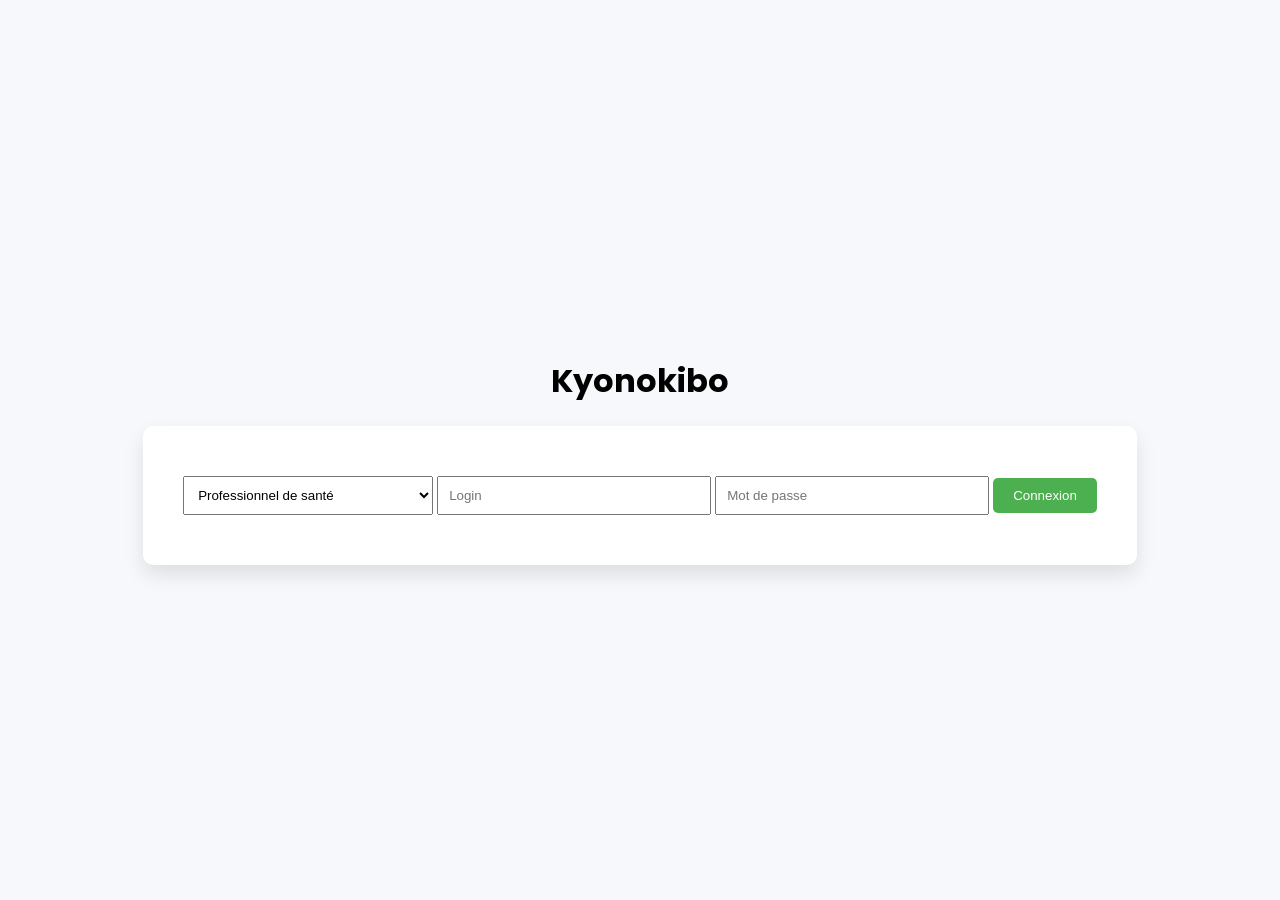
==== index.html @ d8fa6f0f "feat: add patient dashboard with statistics, appointments, and checklist features - Implemented dash" ====
<!DOCTYPE html>
<html lang="fr">
<head>

<meta charset="UTF-8">
<title>Kyonokibo</title>

<link rel="stylesheet" href="style.css">

<link href="https://fonts.googleapis.com/css2?family=Poppins:wght@300;500&display=swap" rel="stylesheet">

<link rel="stylesheet"
href="https://cdnjs.cloudflare.com/ajax/libs/font-awesome/6.5.0/css/all.min.css">

</head>

<body>

<div class="login-page">

<h1>Kyonokibo</h1>

<div class="login-box">

<select>
<option>Professionnel de santé</option>
<option>Aidant</option>
<option>Patient</option>
</select>

<input type="text" placeholder="Login">

<input type="password" placeholder="Mot de passe">

<button onclick="login()">Connexion</button>

</div>

</div>

<script src="script.js"></script>

</body>
</html>
---- style.css ----
body{

font-family:Poppins;
background:#f6f8fb;
margin:0;

}

header{

background:white;
padding:20px;
box-shadow:0 2px 10px rgba(0,0,0,0.1);

}

.login-page{

display:flex;
flex-direction:column;
align-items:center;
justify-content:center;
height:100vh;

}

.login-box{

background:white;
padding:40px;
border-radius:10px;
box-shadow:0 10px 20px rgba(0,0,0,0.1);

}

input,select{

width:250px;
padding:10px;
margin:10px 0;

}

button{

background:#4CAF50;
color:white;
padding:10px 20px;
border:none;
border-radius:5px;

}

.dashboard{

display:grid;
grid-template-columns:repeat(auto-fit,minmax(250px,1fr));
gap:20px;
padding:30px;

}

.card{

background:white;
padding:20px;
border-radius:10px;
box-shadow:0 5px 15px rgba(0,0,0,0.1);
cursor:pointer;

}

.icon{

font-size:30px;
color:#4CAF50;

}

.patient{

display:flex;
align-items:center;
gap:10px;
margin-top:10px;

}

.patient img{

border-radius:50%;

}

.quiz-grid{

display:flex;
justify-content:center;
gap:40px;
margin-top:100px;

}

.quiz-card{

width:220px;
height:160px;
background:white;
display:flex;
align-items:center;
justify-content:center;
border-radius:12px;
box-shadow:0 10px 20px rgba(0,0,0,0.1);
font-size:18px;
cursor:pointer;

}

#calendar{

max-width:900px;
margin:40px auto;

}

.mobile-nav{

position:fixed;
bottom:0;
width:100%;
background:white;
display:flex;
justify-content:space-around;
padding:15px;
box-shadow:0 -2px 10px rgba(0,0,0,0.1);

}
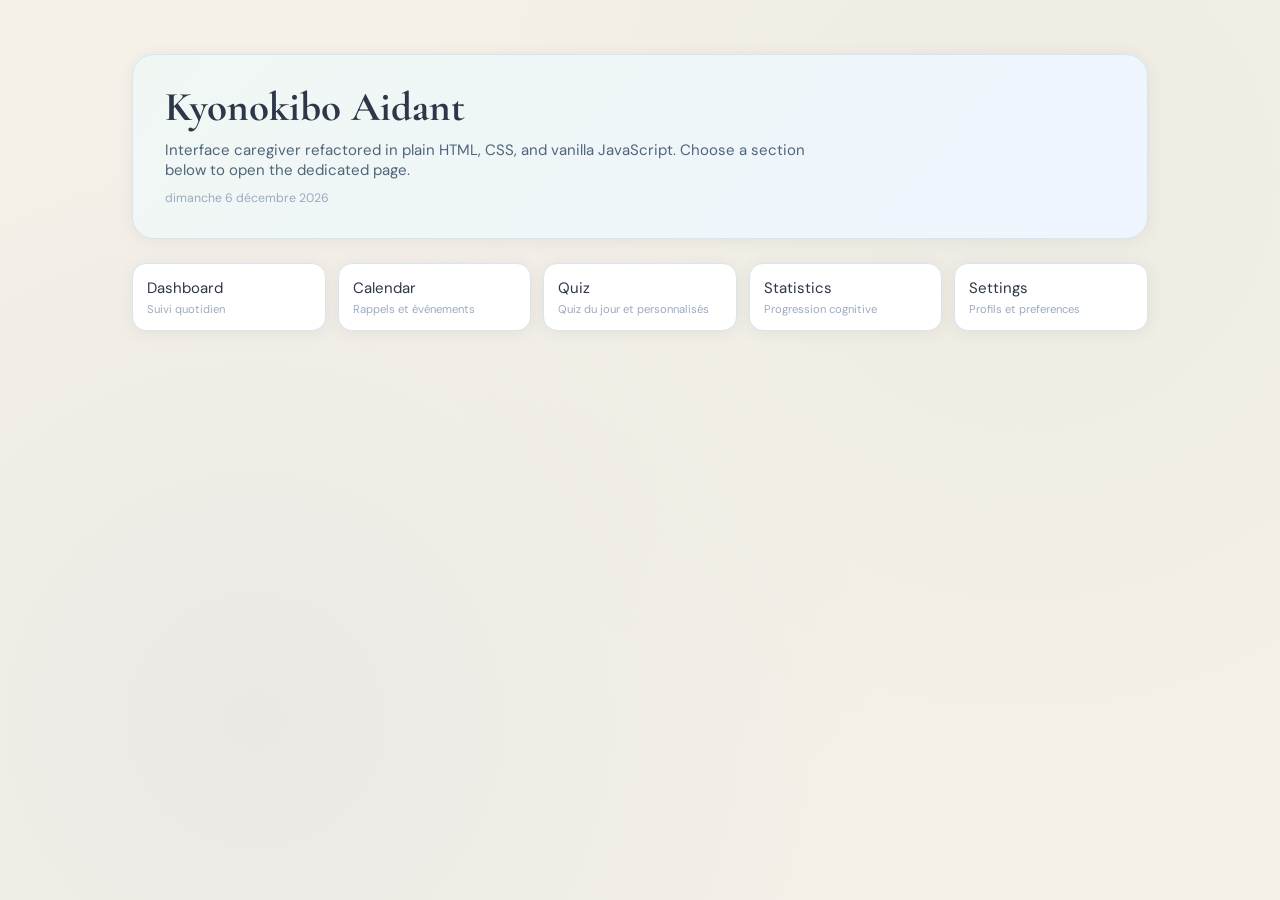
==== commit da2f5728: "green-themed-version" ====
--- a/index.html
+++ b/index.html
@@ -1,44 +1,46 @@
-<!DOCTYPE html>
-<html lang="fr">
-<head>
+<!doctype html>
+<html lang="en">
+  <head>
+    <meta charset="UTF-8">
+    <meta name="viewport" content="width=device-width, initial-scale=1.0">
+    <title>Kyonokibo Aidant - Home</title>
+    <link rel="stylesheet" href="./style.css">
+  </head>
+  <body>
+    <main class="landing">
+      <section class="landing-hero">
+        <h1 class="landing-title">Kyonokibo Aidant</h1>
+        <p class="landing-copy">
+          Interface caregiver refactored in plain HTML, CSS, and vanilla JavaScript.
+          Choose a section below to open the dedicated page.
+        </p>
+        <p class="landing-copy" style="font-size:0.82rem;color:var(--text-muted);margin-top:10px" data-today-label></p>
+      </section>
 
-<meta charset="UTF-8">
-<title>Kyonokibo</title>
+      <section class="quick-links">
+        <a class="quick-link" href="./dashboard/dashboard.html">
+          Dashboard
+          <small>Suivi quotidien</small>
+        </a>
+        <a class="quick-link" href="./calendar/calendar.html">
+          Calendar
+          <small>Rappels et événements</small>
+        </a>
+        <a class="quick-link" href="./quiz/quiz.html">
+          Quiz
+          <small>Quiz du jour et personnalisés</small>
+        </a>
+        <a class="quick-link" href="./stats/stats.html">
+          Statistics
+          <small>Progression cognitive</small>
+        </a>
+        <a class="quick-link" href="./settings/settings.html">
+          Settings
+          <small>Profils et preferences</small>
+        </a>
+      </section>
+    </main>
 
-<link rel="stylesheet" href="style.css">
-
-<link href="https://fonts.googleapis.com/css2?family=Poppins:wght@300;500&display=swap" rel="stylesheet">
-
-<link rel="stylesheet"
-href="https://cdnjs.cloudflare.com/ajax/libs/font-awesome/6.5.0/css/all.min.css">
-
-</head>
-
-<body>
-
-<div class="login-page">
-
-<h1>Kyonokibo</h1>
-
-<div class="login-box">
-
-<select>
-<option>Professionnel de santé</option>
-<option>Aidant</option>
-<option>Patient</option>
-</select>
-
-<input type="text" placeholder="Login">
-
-<input type="password" placeholder="Mot de passe">
-
-<button onclick="login()">Connexion</button>
-
-</div>
-
-</div>
-
-<script src="script.js"></script>
-
-</body>
-</html>+    <script src="./script.js"></script>
+  </body>
+</html>
--- a/style.css
+++ b/style.css
@@ -1,137 +1,661 @@
-body{
-
-font-family:Poppins;
-background:#f6f8fb;
-margin:0;
-
-}
-
-header{
-
-background:white;
-padding:20px;
-box-shadow:0 2px 10px rgba(0,0,0,0.1);
-
-}
-
-.login-page{
-
-display:flex;
-flex-direction:column;
-align-items:center;
-justify-content:center;
-height:100vh;
-
-}
-
-.login-box{
-
-background:white;
-padding:40px;
-border-radius:10px;
-box-shadow:0 10px 20px rgba(0,0,0,0.1);
-
-}
-
-input,select{
-
-width:250px;
-padding:10px;
-margin:10px 0;
-
-}
-
-button{
-
-background:#4CAF50;
-color:white;
-padding:10px 20px;
-border:none;
-border-radius:5px;
-
-}
-
-.dashboard{
-
-display:grid;
-grid-template-columns:repeat(auto-fit,minmax(250px,1fr));
-gap:20px;
-padding:30px;
-
-}
-
-.card{
-
-background:white;
-padding:20px;
-border-radius:10px;
-box-shadow:0 5px 15px rgba(0,0,0,0.1);
-cursor:pointer;
-
-}
-
-.icon{
-
-font-size:30px;
-color:#4CAF50;
-
-}
-
-.patient{
-
-display:flex;
-align-items:center;
-gap:10px;
-margin-top:10px;
-
-}
-
-.patient img{
-
-border-radius:50%;
-
-}
-
-.quiz-grid{
-
-display:flex;
-justify-content:center;
-gap:40px;
-margin-top:100px;
-
-}
-
-.quiz-card{
-
-width:220px;
-height:160px;
-background:white;
-display:flex;
-align-items:center;
-justify-content:center;
-border-radius:12px;
-box-shadow:0 10px 20px rgba(0,0,0,0.1);
-font-size:18px;
-cursor:pointer;
-
-}
-
-#calendar{
-
-max-width:900px;
-margin:40px auto;
-
-}
-
-.mobile-nav{
-
-position:fixed;
-bottom:0;
-width:100%;
-background:white;
-display:flex;
-justify-content:space-around;
-padding:15px;
-box-shadow:0 -2px 10px rgba(0,0,0,0.1);
-
-}+@import url("https://fonts.googleapis.com/css2?family=Cormorant+Garamond:wght@500;600;700&family=DM+Sans:wght@400;500;600;700&display=swap");
+
+:root {
+  --primary: #7ba7bc;
+  --primary-dark: #5d8fae;
+  --primary-light: #eef5ff;
+  --secondary: #9dbfa3;
+  --secondary-dark: #6a9e74;
+  --secondary-light: #f0f7f3;
+  --accent: #e07840;
+  --accent-light: #fdf3ec;
+  --accent-alt: #c4a882;
+  --accent-alt-light: #faf6ef;
+  --bg: #f5f0e8;
+  --surface: #ffffff;
+  --card: #fbfdff;
+  --border: #d8e5ee;
+  --text-primary: #2d3748;
+  --text-secondary: #8ea0ae;
+  --text-muted: #9aabbf;
+  --error: #e07070;
+  --error-bg: #fff0f0;
+  --radius-sm: 10px;
+  --radius: 16px;
+  --radius-lg: 24px;
+  --shadow: 0 2px 16px rgba(80, 80, 100, 0.08);
+  --shadow-md: 0 4px 24px rgba(80, 80, 100, 0.11);
+  --shadow-lg: 0 8px 40px rgba(80, 80, 100, 0.15);
+}
+
+*,
+*::before,
+*::after {
+  box-sizing: border-box;
+}
+
+html {
+  font-size: 15px;
+}
+
+body {
+  margin: 0;
+  min-height: 100vh;
+  font-family: "DM Sans", sans-serif;
+  color: var(--text-primary);
+  background: var(--bg);
+  background-image:
+    radial-gradient(circle at 20% 80%, rgba(123, 167, 188, 0.09) 0%, transparent 50%),
+    radial-gradient(circle at 80% 20%, rgba(157, 191, 163, 0.09) 0%, transparent 50%);
+}
+
+a {
+  color: inherit;
+  text-decoration: none;
+}
+
+.hidden {
+  display: none !important;
+}
+
+.app-shell {
+  display: flex;
+  min-height: 100vh;
+}
+
+.sidebar {
+  width: 220px;
+  flex-shrink: 0;
+  background: var(--surface);
+  border-right: 1px solid #e9f0f6;
+  display: flex;
+  flex-direction: column;
+  padding: 24px 12px;
+  position: sticky;
+  top: 0;
+  height: 100vh;
+}
+
+.brand-wrap {
+  padding: 0 8px 24px;
+  border-bottom: 1px solid #e9f0f6;
+  margin-bottom: 16px;
+}
+
+.brand-name {
+  font-family: "Cormorant Garamond", serif;
+  font-size: 1.35rem;
+  font-weight: 700;
+  letter-spacing: -0.01em;
+}
+
+.brand-name span {
+  color: var(--secondary);
+}
+
+.brand-sub {
+  margin-top: 2px;
+  font-size: 0.72rem;
+  color: var(--text-muted);
+  font-weight: 600;
+  text-transform: uppercase;
+  letter-spacing: 0.06em;
+}
+
+.person-pill {
+  display: flex;
+  align-items: center;
+  gap: 10px;
+  background: var(--secondary-light);
+  border-radius: var(--radius-sm);
+  padding: 10px 12px;
+  margin-bottom: 20px;
+}
+
+.avatar {
+  width: 36px;
+  height: 36px;
+  border-radius: 50%;
+  display: inline-flex;
+  align-items: center;
+  justify-content: center;
+  font-family: "Cormorant Garamond", serif;
+  font-size: 0.95rem;
+  font-weight: 700;
+  border: 2px solid #ffffff;
+  box-shadow: var(--shadow);
+}
+
+.avatar.small {
+  width: 34px;
+  height: 34px;
+  font-size: 0.9rem;
+}
+
+.avatar.large {
+  width: 64px;
+  height: 64px;
+  font-size: 1.4rem;
+}
+
+.sidebar-nav {
+  display: flex;
+  flex-direction: column;
+  gap: 2px;
+  flex: 1;
+}
+
+.sidebar-link {
+  display: flex;
+  align-items: center;
+  gap: 10px;
+  border: 0;
+  border-radius: var(--radius-sm);
+  background: transparent;
+  color: var(--text-secondary);
+  font-size: 0.88rem;
+  font-weight: 500;
+  text-align: left;
+  padding: 10px 14px;
+  transition: all 0.2s ease;
+}
+
+.sidebar-link:hover {
+  background: var(--secondary-light);
+  color: var(--secondary-dark);
+}
+
+.sidebar-link.active {
+  background: var(--secondary-light);
+  color: var(--secondary-dark);
+  font-weight: 700;
+}
+
+.caregiver-box {
+  border-top: 1px solid #e9f0f6;
+  padding-top: 16px;
+  display: flex;
+  align-items: center;
+  gap: 10px;
+}
+
+.person-name {
+  font-size: 0.79rem;
+  font-weight: 700;
+}
+
+.person-role {
+  font-size: 0.71rem;
+  color: var(--text-muted);
+}
+
+.main-content {
+  flex: 1;
+  padding: 32px 36px;
+  max-width: calc(100vw - 220px);
+}
+
+.page-header {
+  margin-bottom: 26px;
+  display: flex;
+  align-items: center;
+  justify-content: space-between;
+  gap: 12px;
+}
+
+.page-title {
+  margin: 0;
+  font-family: "Cormorant Garamond", serif;
+  font-size: 1.9rem;
+  font-weight: 600;
+  letter-spacing: -0.02em;
+  line-height: 1.1;
+}
+
+.page-subtitle {
+  margin: 4px 0 0;
+  font-size: 0.85rem;
+  color: var(--text-muted);
+}
+
+.card {
+  background: var(--surface);
+  border-radius: var(--radius);
+  box-shadow: var(--shadow);
+}
+
+.section-title {
+  margin: 0 0 14px;
+  font-family: "Cormorant Garamond", serif;
+  font-size: 1.2rem;
+  font-weight: 600;
+}
+
+.section-title.small {
+  font-size: 1.05rem;
+}
+
+.soft-note {
+  margin: 10px 0 0;
+  padding: 10px 12px;
+  border-radius: var(--radius-sm);
+  background: #f7fafc;
+  color: var(--text-secondary);
+  font-size: 0.82rem;
+}
+
+.kpi-grid {
+  display: grid;
+  grid-template-columns: repeat(4, minmax(0, 1fr));
+  gap: 16px;
+  margin-bottom: 24px;
+}
+
+.kpi-card {
+  padding: 18px 20px;
+  display: flex;
+  flex-direction: column;
+  gap: 10px;
+  transition: transform 0.2s ease, box-shadow 0.2s ease;
+}
+
+.kpi-card:hover {
+  transform: translateY(-2px);
+  box-shadow: var(--shadow-md);
+}
+
+.kpi-label {
+  font-size: 0.74rem;
+  color: var(--text-muted);
+  text-transform: uppercase;
+  font-weight: 700;
+  letter-spacing: 0.05em;
+}
+
+.kpi-value {
+  font-family: "Cormorant Garamond", serif;
+  font-size: 1.65rem;
+  font-weight: 700;
+  line-height: 1;
+}
+
+.kpi-sub {
+  font-size: 0.76rem;
+  color: var(--text-muted);
+}
+
+.icon-badge {
+  width: 34px;
+  height: 34px;
+  border-radius: 10px;
+  display: inline-flex;
+  align-items: center;
+  justify-content: center;
+  font-size: 0.95rem;
+}
+
+.btn {
+  border: 0;
+  border-radius: var(--radius-sm);
+  padding: 9px 18px;
+  font-size: 0.86rem;
+  font-family: "DM Sans", sans-serif;
+  font-weight: 600;
+  cursor: pointer;
+  transition: all 0.2s ease;
+}
+
+.btn-primary {
+  background: var(--secondary);
+  color: #ffffff;
+}
+
+.btn-primary:hover {
+  background: var(--secondary-dark);
+  transform: translateY(-1px);
+}
+
+.btn-secondary {
+  background: var(--primary-light);
+  color: #4e6579;
+}
+
+.btn-secondary:hover {
+  background: #dcecff;
+}
+
+.btn-ghost {
+  background: transparent;
+  border: 1px solid var(--border);
+  color: var(--text-secondary);
+}
+
+.btn-ghost:hover {
+  background: #f8fbff;
+}
+
+.btn-danger {
+  background: var(--error-bg);
+  color: var(--error);
+  border: 1px solid #f5c0c0;
+}
+
+.badge {
+  display: inline-flex;
+  align-items: center;
+  border-radius: 999px;
+  padding: 4px 10px;
+  font-size: 0.74rem;
+  font-weight: 700;
+}
+
+.badge-green {
+  background: var(--secondary-light);
+  color: var(--secondary-dark);
+}
+
+.badge-accent {
+  background: var(--accent-light);
+  color: var(--accent);
+}
+
+.badge-gray {
+  background: var(--primary-light);
+  color: #4e6579;
+}
+
+.label {
+  display: block;
+  margin-bottom: 5px;
+  font-size: 0.78rem;
+  font-weight: 700;
+  color: var(--text-secondary);
+  text-transform: uppercase;
+  letter-spacing: 0.04em;
+}
+
+.input-field {
+  width: 100%;
+  border: 1.5px solid var(--border);
+  border-radius: var(--radius-sm);
+  padding: 9px 12px;
+  font-size: 0.86rem;
+  font-family: "DM Sans", sans-serif;
+  outline: 0;
+  transition: border-color 0.2s ease, box-shadow 0.2s ease;
+  background: #ffffff;
+}
+
+.input-field:focus {
+  border-color: var(--secondary);
+  box-shadow: 0 0 0 3px rgba(157, 191, 163, 0.17);
+}
+
+textarea.input-field {
+  min-height: 86px;
+  resize: vertical;
+}
+
+.toggle-wrap {
+  position: relative;
+  display: inline-block;
+  width: 44px;
+  height: 24px;
+}
+
+.toggle-wrap input {
+  opacity: 0;
+  width: 0;
+  height: 0;
+}
+
+.toggle-slider {
+  position: absolute;
+  inset: 0;
+  border-radius: 24px;
+  background: #d8e5ee;
+  cursor: pointer;
+  transition: 0.25s ease;
+}
+
+.toggle-slider::before {
+  content: "";
+  position: absolute;
+  left: 3px;
+  bottom: 3px;
+  width: 18px;
+  height: 18px;
+  background: #ffffff;
+  border-radius: 50%;
+  transition: 0.25s ease;
+  box-shadow: 0 1px 4px rgba(0, 0, 0, 0.15);
+}
+
+.toggle-wrap input:checked + .toggle-slider {
+  background: var(--secondary);
+}
+
+.toggle-wrap input:checked + .toggle-slider::before {
+  transform: translateX(20px);
+}
+
+.tab-switch {
+  display: inline-flex;
+  gap: 2px;
+  padding: 4px;
+  border-radius: 12px;
+  background: #eaf2f7;
+}
+
+.tab-btn {
+  border: 0;
+  border-radius: 8px;
+  background: transparent;
+  color: var(--text-secondary);
+  font-size: 0.84rem;
+  font-weight: 600;
+  padding: 8px 16px;
+  cursor: pointer;
+  transition: all 0.2s ease;
+}
+
+.tab-btn.active {
+  background: #ffffff;
+  color: var(--secondary-dark);
+  box-shadow: var(--shadow);
+}
+
+.progress-ring {
+  transform: rotate(-90deg);
+}
+
+.chart-bars {
+  display: flex;
+  align-items: flex-end;
+  gap: 6px;
+  padding: 0 4px;
+}
+
+.chart-col {
+  flex: 1;
+  display: flex;
+  flex-direction: column;
+  align-items: center;
+  gap: 2px;
+}
+
+.chart-duo {
+  width: 100%;
+  display: flex;
+  align-items: flex-end;
+  gap: 2px;
+}
+
+.bar {
+  flex: 1;
+  min-height: 4px;
+  border-radius: 3px 3px 0 0;
+  background: var(--secondary);
+}
+
+.bar.low {
+  opacity: 0.68;
+}
+
+.chart-label {
+  font-size: 0.7rem;
+  color: var(--text-muted);
+  font-weight: 600;
+}
+
+.grid-two {
+  display: grid;
+  grid-template-columns: 1fr 1fr;
+  gap: 20px;
+}
+
+.modal-overlay {
+  position: fixed;
+  inset: 0;
+  background: rgba(0, 0, 0, 0.35);
+  backdrop-filter: blur(3px);
+  display: flex;
+  align-items: center;
+  justify-content: center;
+  z-index: 99;
+}
+
+.modal-box {
+  width: min(720px, calc(100vw - 34px));
+  max-height: calc(100vh - 30px);
+  overflow: auto;
+  background: #ffffff;
+  border-radius: var(--radius-lg);
+  box-shadow: var(--shadow-lg);
+  padding: 26px 30px;
+}
+
+.pill-group {
+  display: flex;
+  flex-wrap: wrap;
+  gap: 8px;
+}
+
+.pill {
+  border: 1.5px solid var(--border);
+  background: #ffffff;
+  color: var(--text-secondary);
+  border-radius: 8px;
+  padding: 7px 13px;
+  font-size: 0.82rem;
+  cursor: pointer;
+}
+
+.pill.active {
+  border-color: var(--secondary);
+  color: var(--secondary-dark);
+  background: var(--secondary-light);
+  font-weight: 700;
+}
+
+.landing {
+  max-width: 1060px;
+  margin: 0 auto;
+  padding: 54px 22px 30px;
+}
+
+.landing-hero {
+  padding: 32px;
+  border-radius: 22px;
+  background: linear-gradient(130deg, #f0f7f3 0%, #eef5ff 100%);
+  border: 1px solid var(--border);
+  box-shadow: var(--shadow);
+}
+
+.landing-title {
+  margin: 0;
+  font-family: "Cormorant Garamond", serif;
+  font-size: clamp(2rem, 3.2vw, 3rem);
+  line-height: 1;
+}
+
+.landing-copy {
+  margin: 12px 0 0;
+  max-width: 640px;
+  color: #4e6579;
+}
+
+.quick-links {
+  margin-top: 24px;
+  display: grid;
+  grid-template-columns: repeat(5, minmax(0, 1fr));
+  gap: 12px;
+}
+
+.quick-link {
+  display: block;
+  padding: 14px;
+  border-radius: 14px;
+  background: #ffffff;
+  border: 1px solid var(--border);
+  box-shadow: var(--shadow);
+  transition: transform 0.2s ease;
+}
+
+.quick-link:hover {
+  transform: translateY(-2px);
+}
+
+.quick-link small {
+  display: block;
+  margin-top: 4px;
+  color: var(--text-muted);
+  font-size: 0.75rem;
+}
+
+@media (max-width: 1100px) {
+  .app-shell {
+    flex-direction: column;
+  }
+
+  .sidebar {
+    width: 100%;
+    height: auto;
+    position: static;
+    border-right: 0;
+    border-bottom: 1px solid #e9f0f6;
+  }
+
+  .main-content {
+    max-width: 100%;
+    padding: 24px;
+  }
+
+  .kpi-grid {
+    grid-template-columns: repeat(2, minmax(0, 1fr));
+  }
+
+  .quick-links {
+    grid-template-columns: repeat(2, minmax(0, 1fr));
+  }
+}
+
+@media (max-width: 720px) {
+  .main-content {
+    padding: 20px 14px;
+  }
+
+  .page-header {
+    align-items: flex-start;
+    flex-direction: column;
+  }
+
+  .kpi-grid,
+  .grid-two {
+    grid-template-columns: 1fr;
+  }
+
+  .quick-links {
+    grid-template-columns: 1fr;
+  }
+}
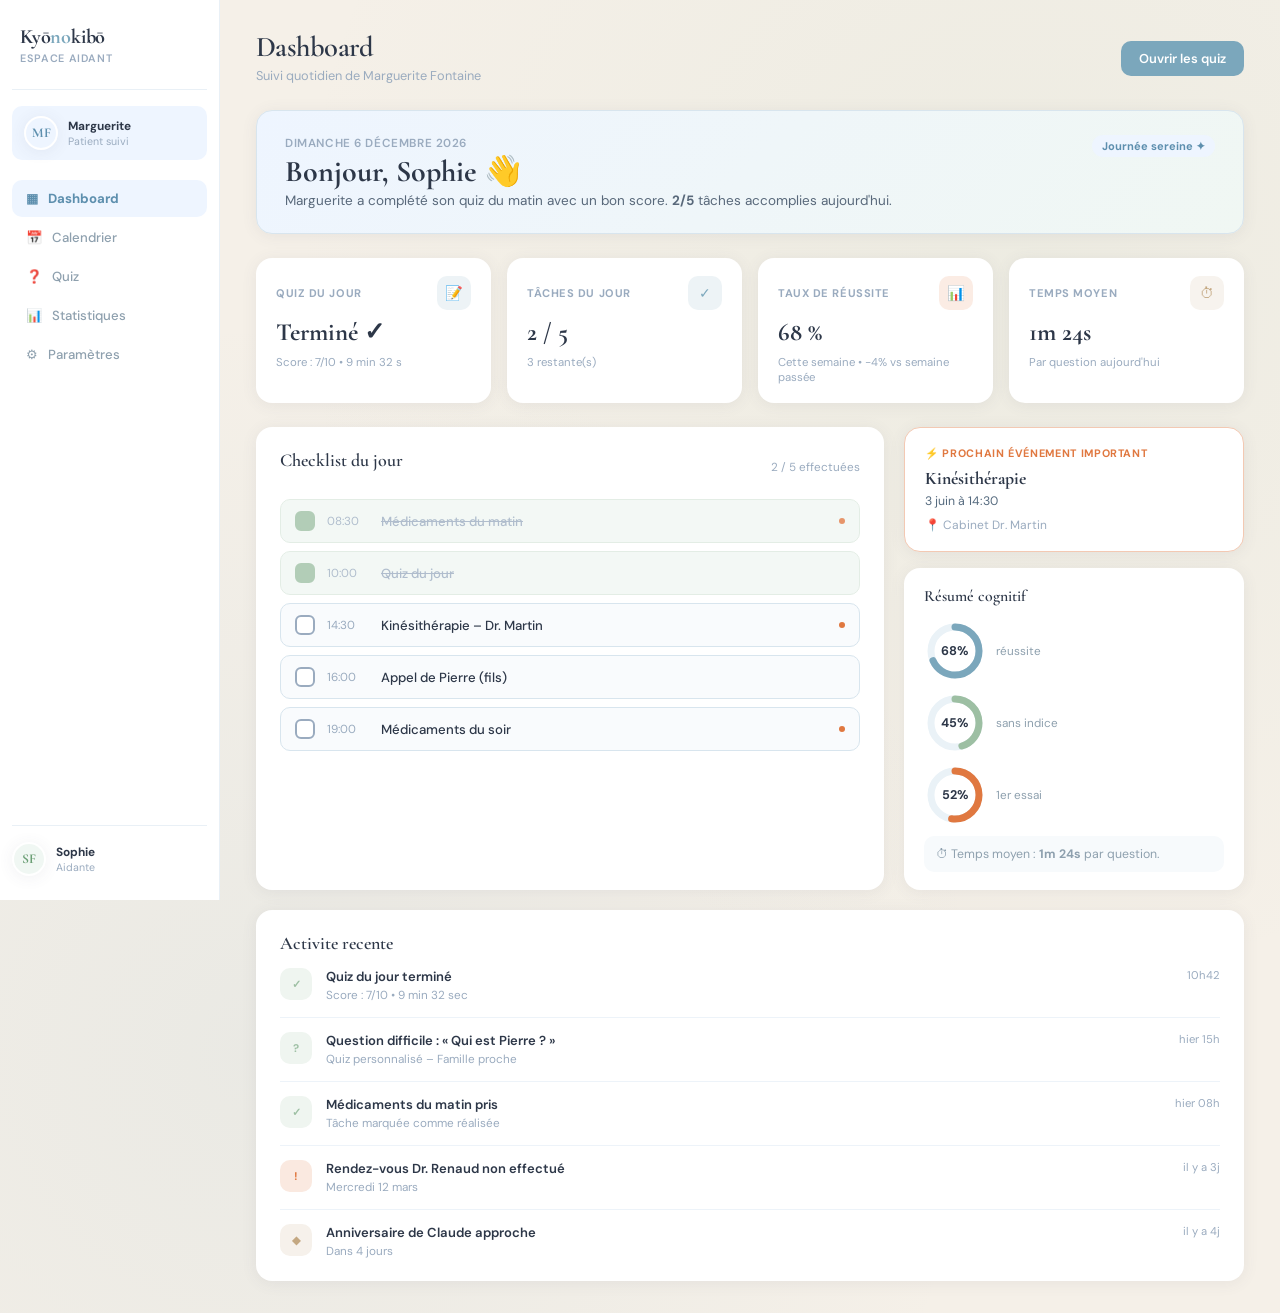
==== commit f1b00348: "first version" ====
--- a/index.html
+++ b/index.html
@@ -3,44 +3,16 @@
   <head>
     <meta charset="UTF-8">
     <meta name="viewport" content="width=device-width, initial-scale=1.0">
-    <title>Kyonokibo Aidant - Home</title>
-    <link rel="stylesheet" href="./style.css">
+    <title>Kyonokibo Aidant</title>
+    <meta http-equiv="refresh" content="0; url=./dashboard/dashboard.html">
+    <script>
+      window.location.replace("./dashboard/dashboard.html");
+    </script>
   </head>
   <body>
-    <main class="landing">
-      <section class="landing-hero">
-        <h1 class="landing-title">Kyonokibo Aidant</h1>
-        <p class="landing-copy">
-          Interface caregiver refactored in plain HTML, CSS, and vanilla JavaScript.
-          Choose a section below to open the dedicated page.
-        </p>
-        <p class="landing-copy" style="font-size:0.82rem;color:var(--text-muted);margin-top:10px" data-today-label></p>
-      </section>
-
-      <section class="quick-links">
-        <a class="quick-link" href="./dashboard/dashboard.html">
-          Dashboard
-          <small>Suivi quotidien</small>
-        </a>
-        <a class="quick-link" href="./calendar/calendar.html">
-          Calendar
-          <small>Rappels et événements</small>
-        </a>
-        <a class="quick-link" href="./quiz/quiz.html">
-          Quiz
-          <small>Quiz du jour et personnalisés</small>
-        </a>
-        <a class="quick-link" href="./stats/stats.html">
-          Statistics
-          <small>Progression cognitive</small>
-        </a>
-        <a class="quick-link" href="./settings/settings.html">
-          Settings
-          <small>Profils et preferences</small>
-        </a>
-      </section>
-    </main>
-
-    <script src="./script.js"></script>
+    <p>
+      Redirecting to dashboard...
+      <a href="./dashboard/dashboard.html">Open dashboard</a>
+    </p>
   </body>
 </html>
